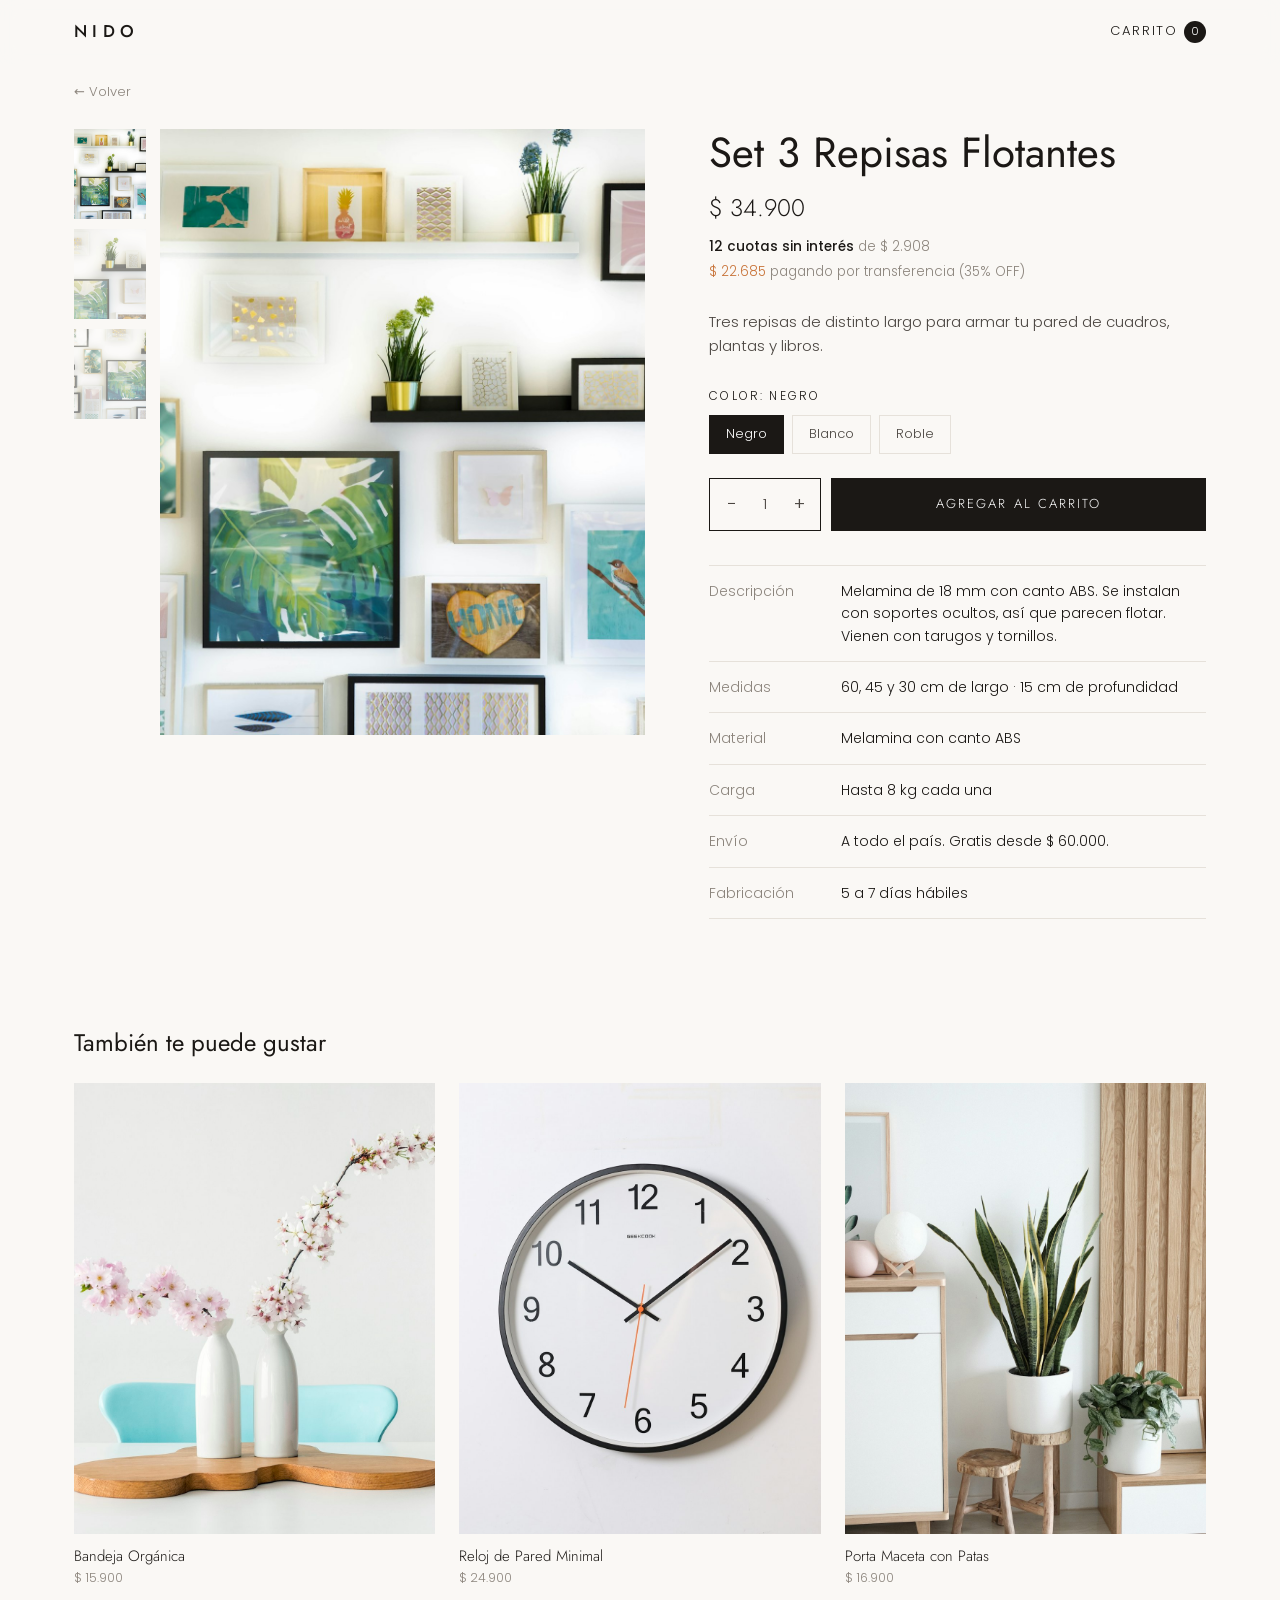
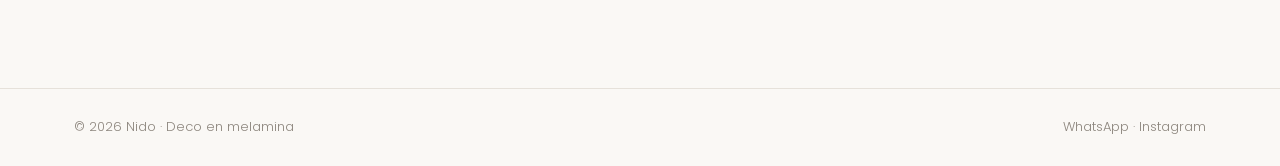
==== producto.html @ 08015d86 "Version minima: NIDO grande, 6 productos, ficha de producto y checkout Co-Authored-By: Claude Opus 5" ====
<!doctype html>
<html lang="es-AR">
<head>
<meta charset="utf-8">
<meta name="viewport" content="width=device-width, initial-scale=1">
<title>Producto · Nido</title>
<link rel="preconnect" href="https://fonts.googleapis.com">
<link rel="preconnect" href="https://fonts.gstatic.com" crossorigin>
<link href="https://fonts.googleapis.com/css2?family=Jost:wght@300;400;500;700&family=Poppins:wght@300;400;500&display=swap" rel="stylesheet">
<link rel="stylesheet" href="estilos.css">
<style>
.volver{display:inline-block;font-size:13px;color:var(--suave);margin:18px 0 26px}
.volver:hover{color:var(--tinta)}
.ficha{display:grid;grid-template-columns:1.15fr 1fr;gap:64px;align-items:start}
.galeria{display:grid;grid-template-columns:72px 1fr;gap:14px}
.miniaturas{display:flex;flex-direction:column;gap:10px}
.miniaturas button{aspect-ratio:4/5;overflow:hidden;opacity:.5;transition:opacity .2s;outline-offset:2px}
.miniaturas button.activa,.miniaturas button:hover{opacity:1}
.miniaturas img{width:100%;height:100%;object-fit:cover}
.principal{aspect-ratio:4/5;overflow:hidden;background:var(--crema);cursor:zoom-in;position:relative}
.principal img{width:100%;height:100%;object-fit:cover;transition:transform .3s ease-out,opacity .25s}
.principal.zoom img{transform:scale(1.9)}
.info{position:sticky;top:96px}
.info h1{font-size:clamp(30px,3.4vw,42px);margin-bottom:12px}
.info .precio{font-size:24px}
.pago{margin:8px 0 26px;font-size:13.5px;color:var(--suave);line-height:1.8}
.pago b{color:var(--tinta);font-weight:500}
.pago .naranja{color:var(--acento)}
.resumen{color:var(--texto);margin-bottom:28px}
.etq{font-size:12px;letter-spacing:.18em;text-transform:uppercase;color:var(--tinta);margin-bottom:10px;display:block}
.colores{display:flex;gap:8px;margin-bottom:24px;flex-wrap:wrap}
.colores button{border:1px solid var(--linea);padding:8px 16px;font-size:13px;transition:.2s}
.colores button[aria-pressed=true]{border-color:var(--tinta);background:var(--tinta);color:#fff}
.comprar{display:flex;gap:10px;margin-bottom:34px}
.cantidad{display:flex;align-items:center;border:1px solid var(--tinta)}
.cantidad button{width:42px;height:100%;font-size:18px}
.cantidad span{min-width:26px;text-align:center}
.comprar .btn{flex:1}
.comprar .btn.ok{background:var(--acento)}
.datos{border-top:1px solid var(--linea)}
.datos div{display:grid;grid-template-columns:120px 1fr;gap:12px;padding:14px 0;border-bottom:1px solid var(--linea);font-size:14px}
.datos dt{color:var(--suave)}
.datos dd{color:var(--tinta)}
.otros{margin-top:110px}
.otros h2{font-size:24px;margin-bottom:26px}
.otros .grilla{display:grid;grid-template-columns:repeat(3,1fr);gap:24px}
.otros img{aspect-ratio:4/5;object-fit:cover;width:100%;margin-bottom:10px;transition:opacity .3s}
.otros a:hover img{opacity:.85}
.otros .n{font-family:Jost;color:var(--tinta)}
@media (max-width:860px){
  .ficha{grid-template-columns:1fr;gap:30px}
  .galeria{grid-template-columns:1fr}
  .miniaturas{flex-direction:row;order:2}
  .miniaturas button{width:64px}
  .info{position:static}
  .otros .grilla{grid-template-columns:repeat(2,1fr)}
  .otros .grilla a:nth-child(3){display:none}
}
</style>
</head>
<body>

<header class="top"><div class="ancho">
  <a href="index.html" class="marca">NIDO</a>
  <a href="checkout.html" class="bolsa">Carrito<span data-contador>0</span></a>
</div></header>

<main class="ancho">
  <a href="index.html#productos" class="volver">← Volver</a>
  <div class="ficha" id="ficha"></div>
  <section class="otros"><h2>También te puede gustar</h2><div class="grilla" id="otros"></div></section>
</main>

<footer class="pie"><div class="ancho">
  <span>© 2026 Nido · Deco en melamina</span>
  <span><a href="#" id="wa">WhatsApp</a> · <a href="#">Instagram</a></span>
</div></footer>

<script src="tienda.js"></script>
<script>
const p = buscar(Number(new URLSearchParams(location.search).get("id"))) || productos[0];
document.title = p.nombre + " · Nido";
let color = p.colores[0], cant = 1;

document.getElementById("ficha").innerHTML = `
  <div class="galeria">
    <div class="miniaturas">${Array.from({length:p.fotos}, (_, i) =>
      `<button class="${i===0?"activa":""}" data-foto="${i+1}" aria-label="Ver foto ${i+1}"><img src="${foto(p,i+1)}" alt=""></button>`).join("")}</div>
    <div class="principal" id="principal"><img id="grande" src="${foto(p,1)}" alt="${p.nombre}"></div>
  </div>
  <div class="info">
    <h1>${p.nombre}</h1>
    <div class="precio">${plata(p.precio)}</div>
    <div class="pago">
      <b>${CUOTAS} cuotas sin interés</b> de ${plata(p.precio / CUOTAS)}<br>
      <span class="naranja">${plata(conTransferencia(p.precio))}</span> pagando por transferencia (${DESCUENTO_TRANSFERENCIA}% OFF)
    </div>
    <p class="resumen">${p.resumen}</p>
    <span class="etq">Color: <span id="colorElegido">${color}</span></span>
    <div class="colores">${p.colores.map((c, i) => `<button data-color="${c}" aria-pressed="${i===0}">${c}</button>`).join("")}</div>
    <div class="comprar">
      <div class="cantidad"><button data-mas="-1" aria-label="Restar">−</button><span id="cant">1</span><button data-mas="1" aria-label="Sumar">+</button></div>
      <button class="btn" id="agregar">Agregar al carrito</button>
    </div>
    <dl class="datos">
      <div><dt>Descripción</dt><dd>${p.detalle}</dd></div>
      <div><dt>Medidas</dt><dd>${p.medidas}</dd></div>
      <div><dt>Material</dt><dd>Melamina con canto ABS</dd></div>
      <div><dt>Carga</dt><dd>${p.carga}</dd></div>
      <div><dt>Envío</dt><dd>A todo el país. Gratis desde ${plata(ENVIO_GRATIS_DESDE)}.</dd></div>
      <div><dt>Fabricación</dt><dd>5 a 7 días hábiles</dd></div>
    </dl>
  </div>`;

document.getElementById("otros").innerHTML = productos.filter(o => o.id !== p.id).slice(0, 3).map(o => `
  <a href="producto.html?id=${o.id}"><img src="${foto(o,1)}" alt="${o.nombre}" loading="lazy">
  <div class="n">${o.nombre}</div><div class="extra">${plata(o.precio)}</div></a>`).join("");

const grande = document.getElementById("grande"), principal = document.getElementById("principal");
document.addEventListener("click", e => {
  const m = e.target.closest("[data-foto]");
  if (m) {
    document.querySelectorAll("[data-foto]").forEach(b => b.classList.toggle("activa", b === m));
    grande.style.opacity = 0;
    setTimeout(() => { grande.src = foto(p, m.dataset.foto); grande.style.opacity = 1; }, 180);
  }
  const c = e.target.closest("[data-color]");
  if (c) {
    color = c.dataset.color;
    document.querySelectorAll("[data-color]").forEach(b => b.setAttribute("aria-pressed", b === c));
    document.getElementById("colorElegido").textContent = color;
  }
  const s = e.target.closest("[data-mas]");
  if (s) { cant = Math.max(1, cant + Number(s.dataset.mas)); document.getElementById("cant").textContent = cant; }
  if (c || s) { boton.textContent = "Agregar al carrito"; boton.classList.remove("ok"); }
});

// zoom: al pasar el mouse se agranda donde apuntás
principal.addEventListener("pointermove", e => {
  const r = principal.getBoundingClientRect();
  grande.style.transformOrigin = `${(e.clientX - r.left) / r.width * 100}% ${(e.clientY - r.top) / r.height * 100}%`;
});
principal.addEventListener("pointerenter", e => { if (e.pointerType === "mouse") principal.classList.add("zoom"); });
principal.addEventListener("pointerleave", () => principal.classList.remove("zoom"));

const boton = document.getElementById("agregar");
boton.addEventListener("click", () => {
  if (boton.classList.contains("ok")) { location.href = "checkout.html"; return; }
  agregarAlCarrito(p.id, color, cant);
  boton.textContent = "Agregado · Ir al carrito →";
  boton.classList.add("ok");
});

document.getElementById("wa").href = `https://wa.me/${WHATSAPP}`;
</script>
</body>
</html>
---- estilos.css ----
:root{
  --tinta:#1b1815; --texto:#4a4540; --suave:#8c857d;
  --linea:#e6e1da; --fondo:#faf8f5; --crema:#f1ece4;
  --acento:#c8743a;
}
*{box-sizing:border-box;margin:0;padding:0}
body{font-family:Poppins,system-ui,sans-serif;color:var(--texto);background:var(--fondo);font-size:15px;line-height:1.6;font-weight:300}
img{max-width:100%;display:block}
a{color:inherit;text-decoration:none}
button,input,select{font:inherit;color:inherit}
button{cursor:pointer;border:0;background:none}
h1,h2,h3{font-family:Jost,sans-serif;color:var(--tinta);font-weight:400;line-height:1.15}
.ancho{max-width:1180px;margin:0 auto;padding:0 24px}

/* cabecera mínima */
.top{position:sticky;top:0;z-index:20;background:rgba(250,248,245,.86);backdrop-filter:blur(10px)}
.top .ancho{display:flex;justify-content:space-between;align-items:center;height:64px}
.marca{font-family:Jost;font-weight:500;letter-spacing:.32em;font-size:17px;color:var(--tinta)}
.bolsa{font-size:13px;letter-spacing:.14em;text-transform:uppercase;color:var(--tinta)}
.bolsa span{display:inline-grid;place-items:center;min-width:22px;height:22px;border-radius:11px;background:var(--tinta);color:#fff;font-size:11px;margin-left:6px;letter-spacing:0}

/* botones */
.btn{display:inline-block;background:var(--tinta);color:#fff;font-family:Jost;font-size:13px;letter-spacing:.16em;text-transform:uppercase;padding:16px 28px;transition:background .2s,transform .2s;text-align:center}
.btn:hover{background:#000}
.btn:active{transform:scale(.98)}
.btn.linea{background:transparent;color:var(--tinta);border:1px solid var(--tinta)}
.btn.linea:hover{background:var(--tinta);color:#fff}

/* pie mínimo */
.pie{border-top:1px solid var(--linea);margin-top:100px}
.pie .ancho{display:flex;justify-content:space-between;gap:16px;flex-wrap:wrap;padding-top:28px;padding-bottom:28px;font-size:13px;color:var(--suave)}
.pie a:hover{color:var(--tinta)}

/* precios */
.precio{font-family:Jost;color:var(--tinta);font-size:17px}
.extra{font-size:12.5px;color:var(--suave)}
.extra b{color:var(--acento);font-weight:500}

@media (max-width:600px){ .ancho{padding:0 16px} }
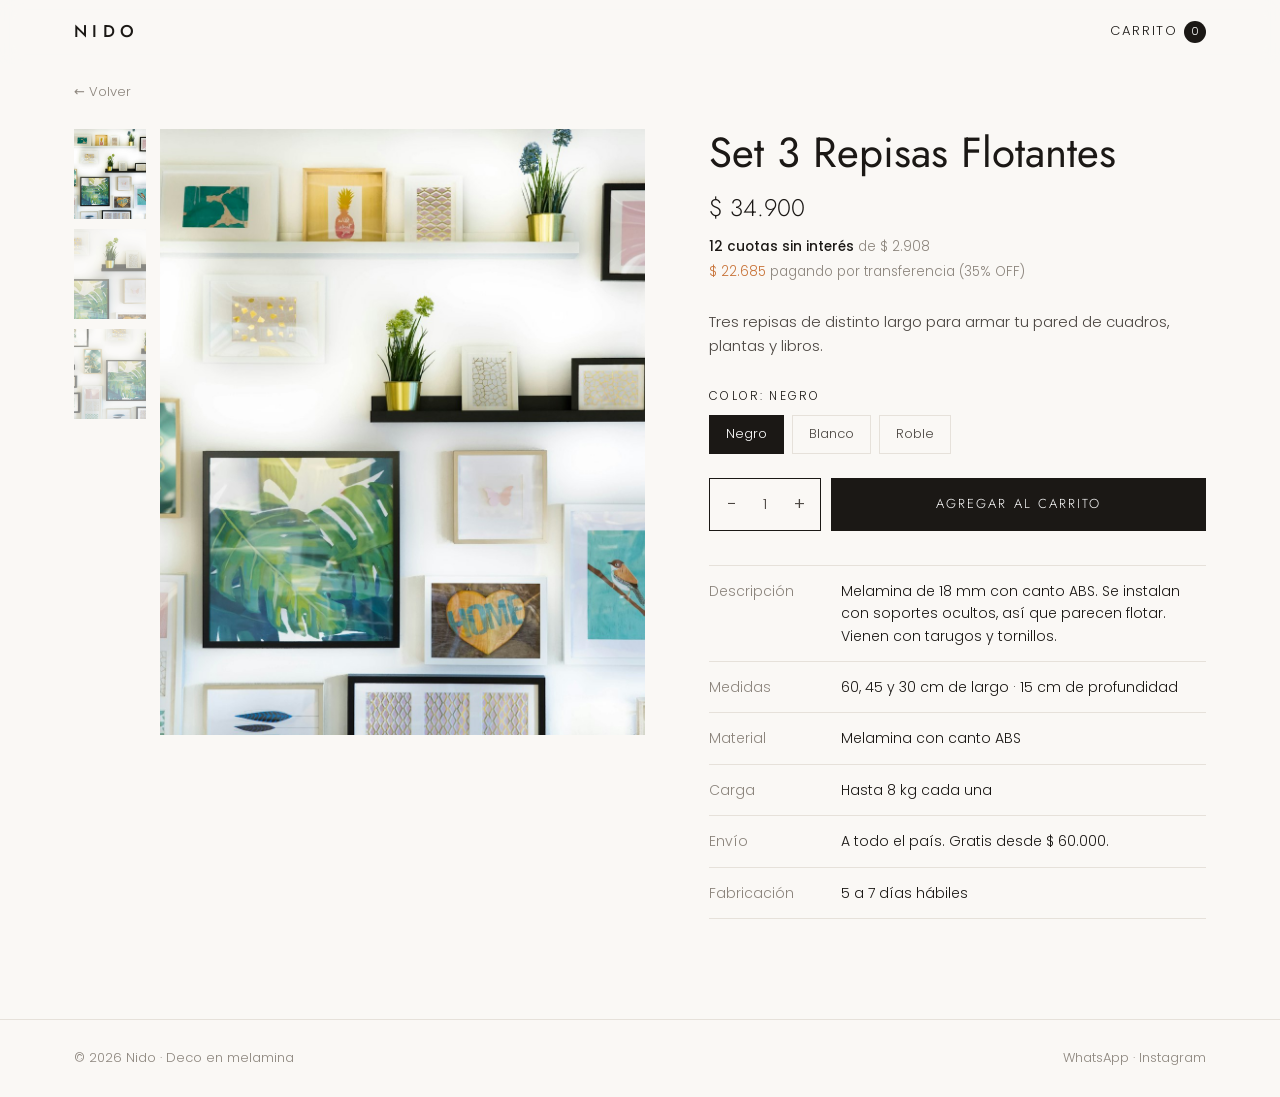
==== commit bbfdc364: "Ficha: sin 'Tambien te puede gustar' Co-Authored-By: Claude Opus 5.5 <noreply@anthropic.com>" ====
--- a/producto.html
+++ b/producto.html
@@ -41,20 +41,12 @@
 .datos div{display:grid;grid-template-columns:120px 1fr;gap:12px;padding:14px 0;border-bottom:1px solid var(--linea);font-size:14px}
 .datos dt{color:var(--suave)}
 .datos dd{color:var(--tinta)}
-.otros{margin-top:110px}
-.otros h2{font-size:24px;margin-bottom:26px}
-.otros .grilla{display:grid;grid-template-columns:repeat(3,1fr);gap:24px}
-.otros img{aspect-ratio:4/5;object-fit:cover;width:100%;margin-bottom:10px;transition:opacity .3s}
-.otros a:hover img{opacity:.85}
-.otros .n{font-family:Jost;color:var(--tinta)}
 @media (max-width:860px){
   .ficha{grid-template-columns:1fr;gap:30px}
   .galeria{grid-template-columns:1fr}
   .miniaturas{flex-direction:row;order:2}
   .miniaturas button{width:64px}
   .info{position:static}
-  .otros .grilla{grid-template-columns:repeat(2,1fr)}
-  .otros .grilla a:nth-child(3){display:none}
 }
 </style>
 </head>
@@ -68,7 +60,6 @@
 <main class="ancho">
   <a href="index.html#productos" class="volver">← Volver</a>
   <div class="ficha" id="ficha"></div>
-  <section class="otros"><h2>También te puede gustar</h2><div class="grilla" id="otros"></div></section>
 </main>
 
 <footer class="pie"><div class="ancho">
@@ -112,9 +103,6 @@
     </dl>
   </div>`;
 
-document.getElementById("otros").innerHTML = productos.filter(o => o.id !== p.id).slice(0, 3).map(o => `
-  <a href="producto.html?id=${o.id}"><img src="${foto(o,1)}" alt="${o.nombre}" loading="lazy">
-  <div class="n">${o.nombre}</div><div class="extra">${plata(o.precio)}</div></a>`).join("");
 
 const grande = document.getElementById("grande"), principal = document.getElementById("principal");
 document.addEventListener("click", e => {
